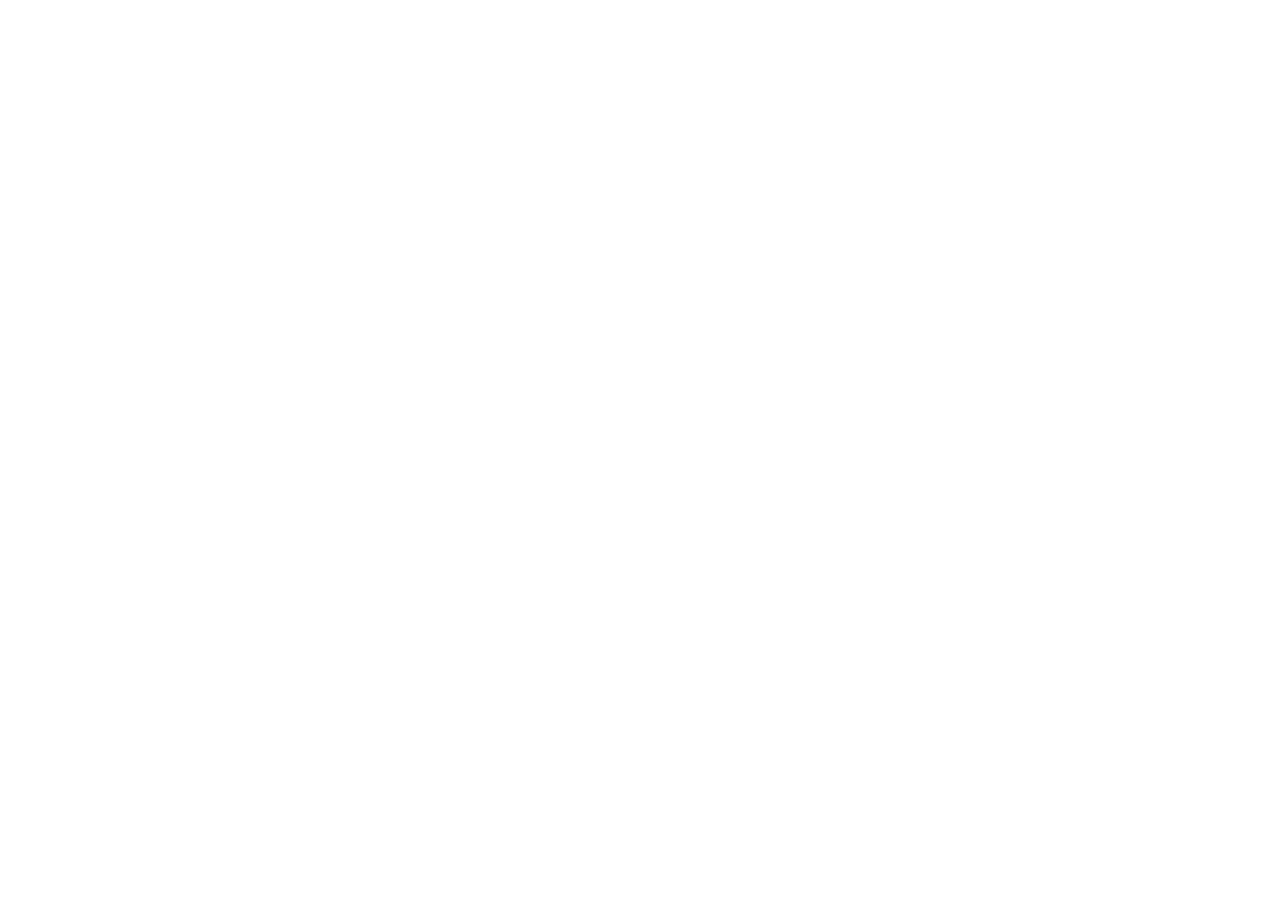
==== index.html @ 5f61bcd5 "configuration html and css page" ====
<!DOCTYPE html>
<html lang="en">
<head>
    <meta charset="UTF-8">
    <meta name="viewport" content="width=device-width, initial-scale=1.0">
    <title>Document</title>
    <link rel="stylesheet" href="style.css">
</head>
<body>
    <script src="script.js"></script>
</body>
</html>
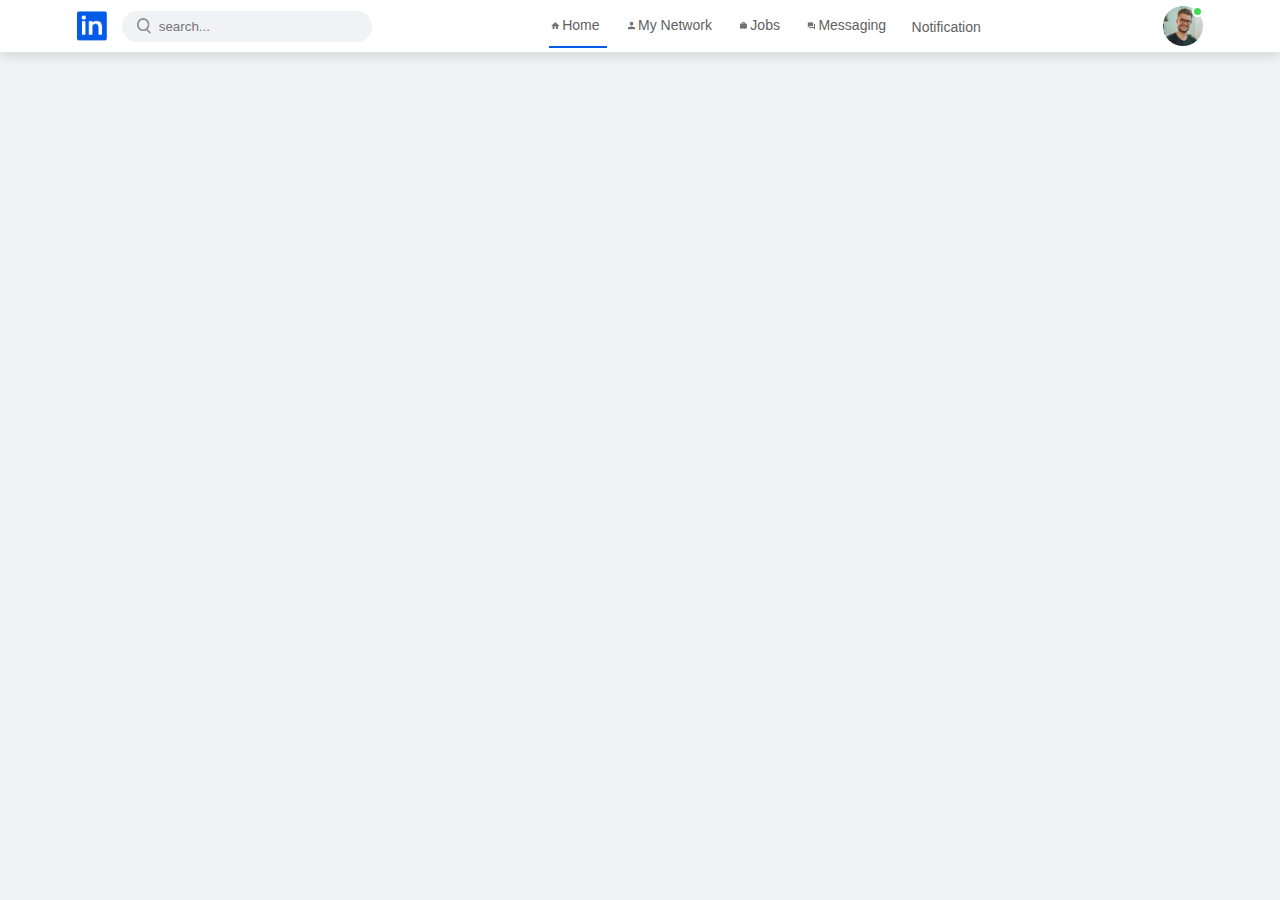
==== commit 618ad968: "complete navigation bar" ====
--- a/index.html
+++ b/index.html
@@ -3,10 +3,37 @@
 <head>
     <meta charset="UTF-8">
     <meta name="viewport" content="width=device-width, initial-scale=1.0">
-    <title>Document</title>
+    <title>Social Media Website Design - Easy Tutorial</title>
     <link rel="stylesheet" href="style.css">
 </head>
 <body>
+    <!-- Navbar -->
+
+    <nav class="navbar">
+        <div class="nav-left">
+            <a href="index.html" class="logo"><img src="./images/logo.png" alt=""></a>
+
+            <div class="search-box">
+                <img src="./images/search.png" alt="">
+                <input type="text" placeholder="search...">
+            </div>
+        </div>
+        <div class="nav-center">
+            <ul>
+                <li><a href="" class="active-link" ><img src="./images/home.png" alt=""><span>Home</span></a></li>
+                <li><a href=""><img src="./images/network.png" alt=""><span>My Network</span></a></li>
+                <li><a href=""><img src="./images/jobs.png" alt=""><span>Jobs</span></a></li>
+                <li><a href=""><img src="./images/message.png" alt=""><span>Messaging</span></a></li>
+                <li><a href="./images/notification.png"><span>Notification</span></a></li>
+            </ul>
+        </div>
+        <div class="nav-right">
+            <div class="online">
+                <img src="./images/user-1.png" class="nav-profile-img" alt="">
+            </div>
+        </div>
+    </nav>
+
     <script src="script.js"></script>
 </body>
 </html>--- a/style.css
+++ b/style.css
@@ -0,0 +1,111 @@
+* {
+  margin: 0;
+  padding: 0;
+  font-family: "Poppins", sans-serif;
+  box-sizing: border-box;
+}
+body {
+  background: #f0f2f5;
+  color: #5f5f5f;
+}
+a {
+  text-decoration: none;
+  color: #5f5f5f;
+}
+
+/* Navbar */
+
+.navbar {
+  display: flex;
+  align-items: center;
+  justify-content: space-between;
+  background: #fff;
+  padding: 6px 6%;
+  position: sticky;
+  top: 0;
+  z-index: 10;
+  box-shadow: 0 5px 10px rgba(0, 0, 0, 0.1);
+}
+
+.logo img {
+  width: 30px;
+  margin-right: 15px;
+  display: block;
+}
+.nav-center ul li {
+  display: inline-block;
+  list-style: none;
+}
+.nav-center ul li a {
+  display: flex;
+  align-items: center;
+  font-size: 14px;
+  margin: 5px 8px;
+  padding-right: 5px;
+  position: relative;
+}
+.nav-center ul li a img {
+  width: 13px;
+}
+
+.nav-center ul li a::after {
+  content: "";
+  border: 1px solid #045be6;
+  width: 100%;
+  bottom: -15px;
+  left: 0;
+  position: absolute;
+  opacity: 0;
+  transition: all 0.3s;
+}
+.nav-center ul li a:hover::after,
+.nav-center ul li a.active-link::after {
+  opacity: 1;
+}
+
+.nav-profile-img {
+  width: 40px;
+  border-radius: 50%;
+  display: block;
+  cursor: pointer;
+  /* position: relative; */
+}
+
+.online {
+  position: relative;
+}
+.online::after {
+  content: "";
+  width: 7px;
+  height: 7px;
+  border: 2px solid #fff;
+  border-radius: 50%;
+  right: 0;
+  top: 0;
+  background: #41db51;
+  position: absolute;
+}
+
+.search-box {
+  background: #f0f2f5;
+  width: 250px;
+  border-radius: 20px;
+  display: flex;
+  align-items: center;
+  padding: 0 15px;
+}
+.nav-left {
+  display: flex;
+  align-items: center;
+}
+.search-box img {
+  width: 14px;
+  cursor: pointer;
+}
+.search-box input {
+  width: 100%;
+  background: transparent;
+  padding: 8px;
+  outline: none;
+  border: 0;
+}
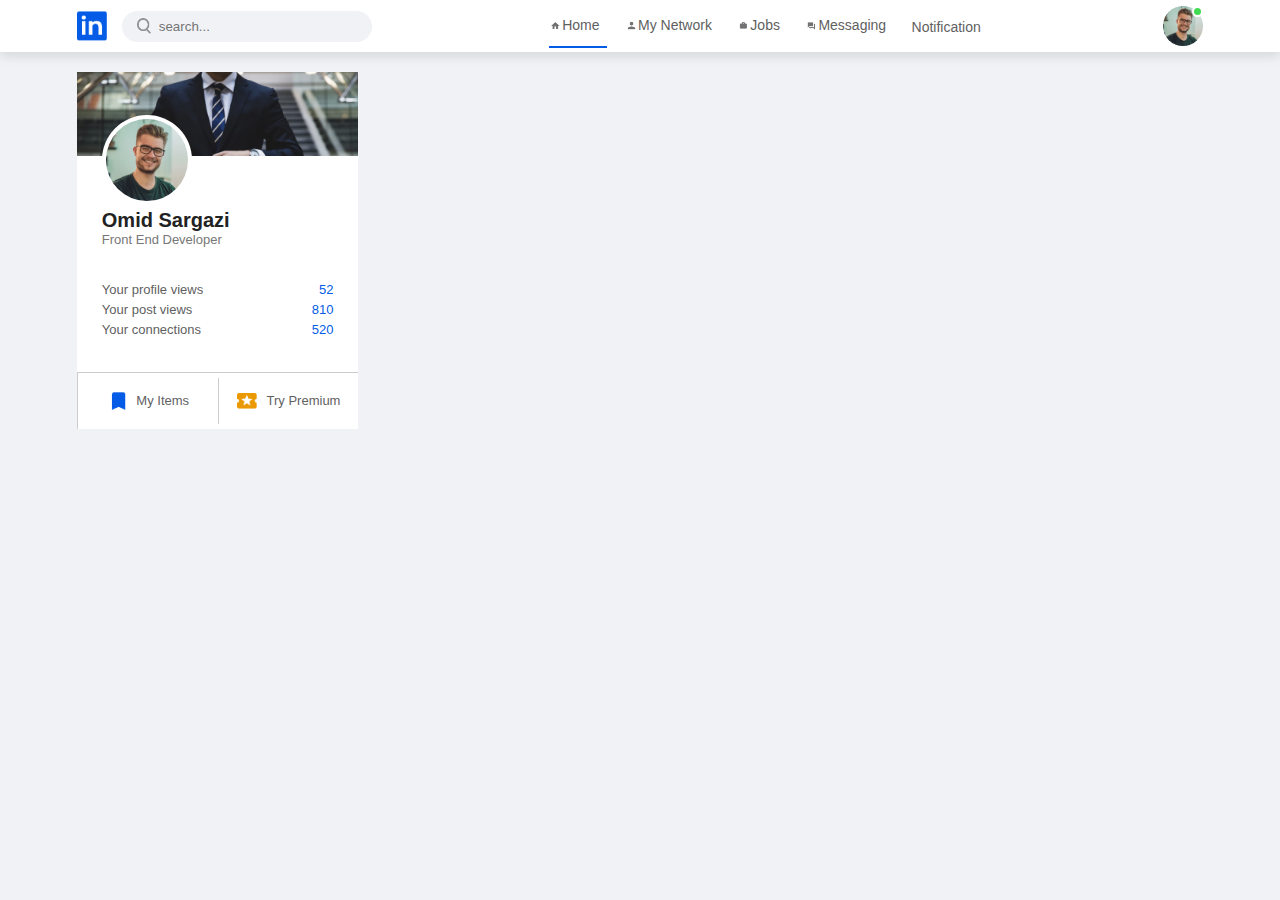
==== commit b22a2e17: "create profile" ====
--- a/index.html
+++ b/index.html
@@ -33,7 +33,33 @@
             </div>
         </div>
     </nav>
-
+<!-- --------------Nav End----------------- -->
+<div class="container">
+    <!-- Left Sidebar -->
+    <div class="left-sidebar">
+        <div class="sidebar-profile-box">
+            <img src="./images/cover-pic.png" width="100%" alt="">
+            <div class="sidebar-profile-info">
+                <img src="./images/user-1.png" alt="">
+                <h1>Omid Sargazi</h1>
+                <h3>Front End Developer</h3>
+                <ul>
+                    <li>Your profile views <span>52</span></li>
+                    <li>Your post views <span>810</span></li>
+                    <li>Your connections <span>520</span></li>
+                </ul>
+            </div>
+            <div class="sidebar-profile-link">
+                <a href=""><img src="./images/items.png" alt="">My Items</a>
+                <a href=""><img src="./images/premium.png" alt="">Try Premium</a>
+            </div>
+        </div>
+    </div>
+    <!-- Main content -->
+    <div class="main-content"></div>
+    <!-- right Sidebar -->
+    <div class="right-sidebar"></div>
+</div>
     <script src="script.js"></script>
 </body>
 </html>--- a/style.css
+++ b/style.css
@@ -109,3 +109,90 @@
   outline: none;
   border: 0;
 }
+/* Nav End */
+/* content */
+
+.container {
+  padding: 20px 6%;
+  display: flex;
+  flex-wrap: wrap;
+  justify-content: space-between;
+}
+/* left sidebar */
+
+.left-sidebar {
+  flex-basis: 25%;
+  align-self: flex-start;
+}
+.sidebar-profile-box {
+  background: #fff;
+}
+.sidebar-profile-info {
+  padding: 0 25px;
+}
+.sidebar-profile-info img {
+  width: 90px;
+  border-radius: 50%;
+  background: #fff;
+  padding: 4px;
+  margin-top: -45px;
+}
+
+.sidebar-profile-info h1 {
+  font-size: 20px;
+  font-weight: 600;
+  color: #222;
+}
+.sidebar-profile-info h3 {
+  font-size: 13px;
+  font-weight: 500;
+  color: #777;
+}
+.sidebar-profile-info ul {
+  list-style: none;
+  margin: 20px 0;
+  padding: 10px 0;
+}
+.sidebar-profile-info ul li {
+  width: 100%;
+  margin: 5px 0;
+  font-size: 13px;
+}
+
+.sidebar-profile-info ul li span {
+  float: right;
+  color: #045be6;
+}
+.sidebar-profile-link {
+  display: flex;
+  align-items: center;
+  border-top: 1px solid #ccc;
+}
+.sidebar-profile-link a {
+  flex-basis: 50%;
+  display: flex;
+  align-items: center;
+  justify-content: center;
+  padding: 15px 0;
+  font-size: 13px;
+  border-left: 1px solid #ccc;
+}
+.sidebar-profile-link a:first-child {
+  border-right: 0;
+}
+
+.sidebar-profile-link a img {
+  width: 20px;
+  margin-right: 10px;
+}
+
+/* -----------right sidebar------------ */
+.right-sidebar {
+  flex-basis: 25%;
+  align-self: flex-start;
+}
+
+/* ----------main sidebar-------------  */
+.main-content {
+  flex-basis: 47%;
+}
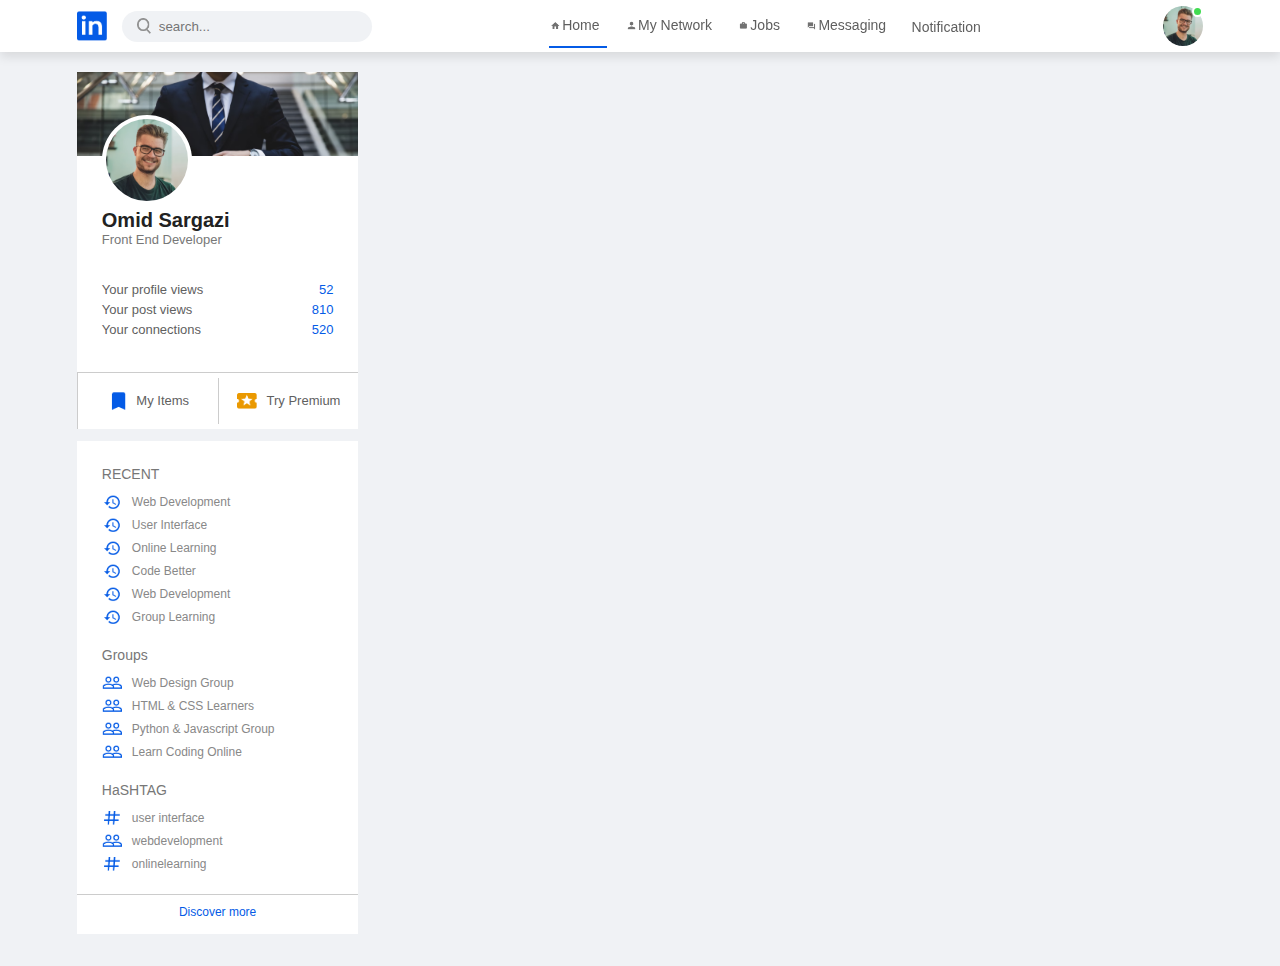
==== commit d86b63be: "complete left side in home page" ====
--- a/index.html
+++ b/index.html
@@ -54,6 +54,30 @@
                 <a href=""><img src="./images/premium.png" alt="">Try Premium</a>
             </div>
         </div>
+        <div class="sidebar-activity">
+            <h3>RECENT</h3>
+            <a href=""><img src="./images/recent.png" alt="">Web Development</a>
+            <a href=""><img src="./images/recent.png" alt="">User Interface</a>
+
+            <a href=""><img src="./images/recent.png" alt="">Online Learning</a>
+
+            <a href=""><img src="./images/recent.png" alt="">Code  Better</a>
+
+            <a href=""><img src="./images/recent.png" alt="">Web Development</a>
+            <a href=""><img src="./images/recent.png" alt="">Group Learning</a>
+            <h3>Groups</h3>
+            <a href="#"><img src="./images/group.png" alt="">Web Design Group</a>
+            <a href="#"><img src="./images/group.png" alt="">HTML & CSS Learners</a>
+            <a href="#"><img src="./images/group.png" alt="">Python & Javascript Group</a>
+            <a href="#"><img src="./images/group.png" alt="">Learn Coding Online</a>
+            <h3>HaSHTAG</h3>
+            <a href="#"><img src="./images/hashtag.png" alt="">user interface</a>
+            <a href="#"><img src="./images/group.png" alt="">webdevelopment</a> 
+            <a href="#"><img src="./images/hashtag.png" alt="">onlinelearning</a>
+            <div class="discover-more-link">
+                <a href="">Discover more</a>
+            </div>
+        </div>
     </div>
     <!-- Main content -->
     <div class="main-content"></div>
--- a/style.css
+++ b/style.css
@@ -185,7 +185,41 @@
   width: 20px;
   margin-right: 10px;
 }
-
+.sidebar-activity {
+  background: #fff;
+  padding: 5px 25px;
+  margin: 12px 0;
+}
+.sidebar-activity h3 {
+  color: #777;
+  font-size: 14px;
+  font-weight: 500;
+  margin: 20px 0 10px;
+}
+.sidebar-activity a {
+  display: flex;
+  align-items: center;
+  font-size: 12px;
+  font-weight: 500;
+  color: #888;
+  margin: 3px 0;
+}
+.sidebar-activity a img {
+  width: 20px;
+  margin-right: 10px;
+}
+.discover-more-link {
+  border-top: 1px solid #ccc;
+  text-align: center;
+  margin-top: 20px;
+  margin-left: -25px;
+  margin-right: -25px;
+}
+.discover-more-link a {
+  color: #045be6;
+  display: inline-block;
+  margin: 10px 0;
+}
 /* -----------right sidebar------------ */
 .right-sidebar {
   flex-basis: 25%;
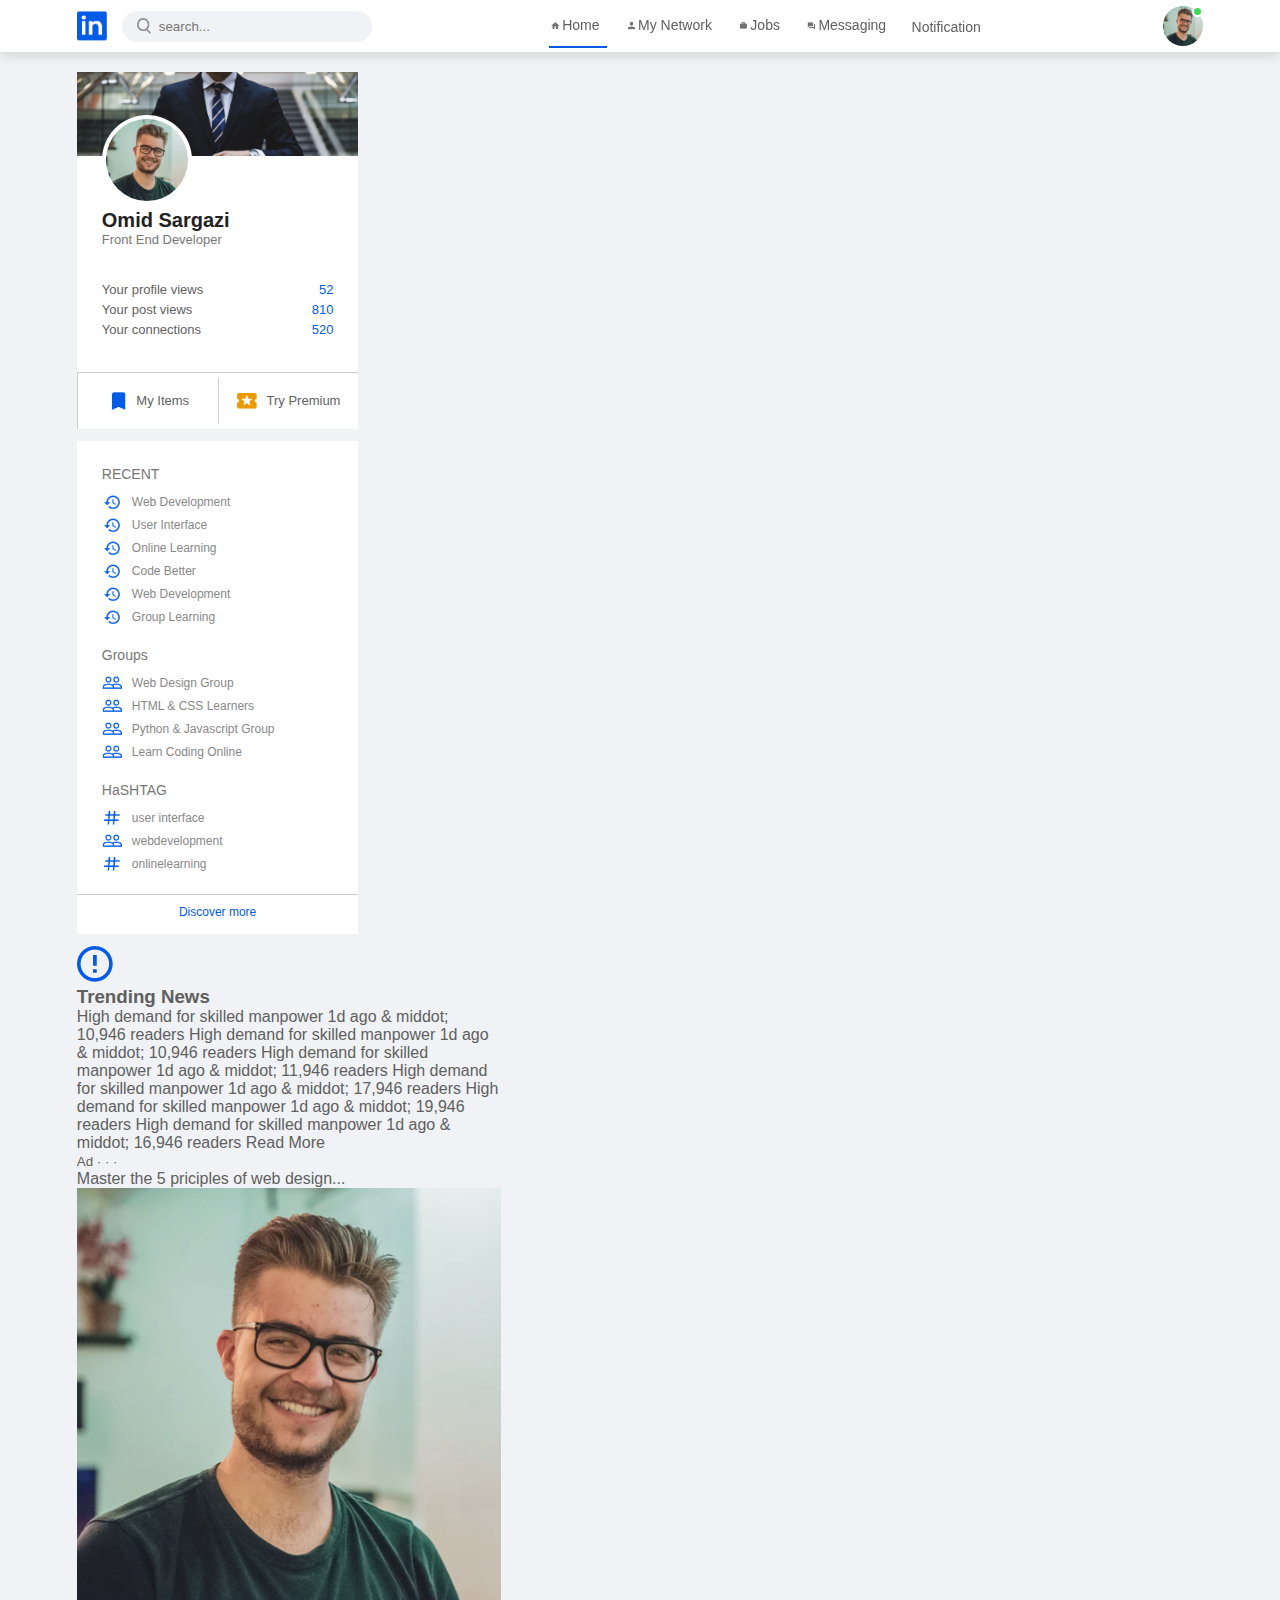
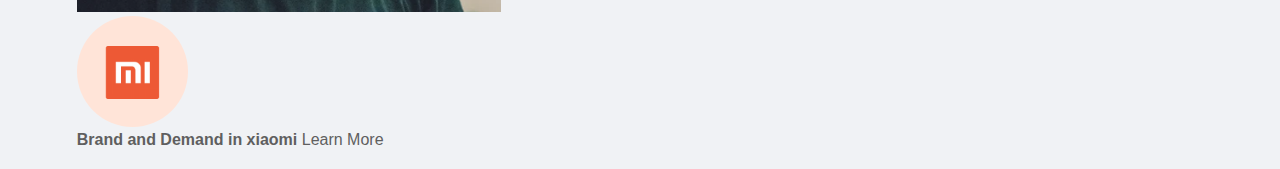
==== commit 6573e1b8: "create right side bar" ====
--- a/index.html
+++ b/index.html
@@ -82,7 +82,42 @@
     <!-- Main content -->
     <div class="main-content"></div>
     <!-- right Sidebar -->
-    <div class="right-sidebar"></div>
+    <div class="right-sidebar">
+        <div class="sidebar-news">
+            <img src="./images/more.png" class="info-icon" alt="">
+            <h3>Trending News</h3>
+            <a href="">High demand for skilled manpower</a>
+            <span>1d ago & middot; 10,946 readers</span>
+
+            <a href="">High demand for skilled manpower</a>
+            <span>1d ago & middot; 10,946 readers</span>
+
+            <a href="">High demand for skilled manpower</a>
+            <span>1d ago & middot; 11,946 readers</span>
+
+            <a href="">High demand for skilled manpower</a>
+            <span>1d ago & middot; 17,946 readers</span>
+
+            <a href="">High demand for skilled manpower</a>
+            <span>1d ago & middot; 19,946 readers</span>
+
+            <a href="">High demand for skilled manpower</a>
+            <span>1d ago & middot; 16,946 readers</span>
+
+            <a href="" class="read-more-link">Read More</a>
+        </div>
+
+        <div class="sidebart-ad">
+            <small>Ad &middot; &middot; &middot;</small>
+            <p>Master the 5 priciples of web design...</p>
+            <div>
+                <img src="./images/user-1.png" alt="">
+                <img src="./images/mi-logo.png" alt="">
+            </div>
+            <b>Brand and Demand in xiaomi</b>
+            <a href="" class="ad-link">Learn More</a>
+        </div>
+    </div>
 </div>
     <script src="script.js"></script>
 </body>
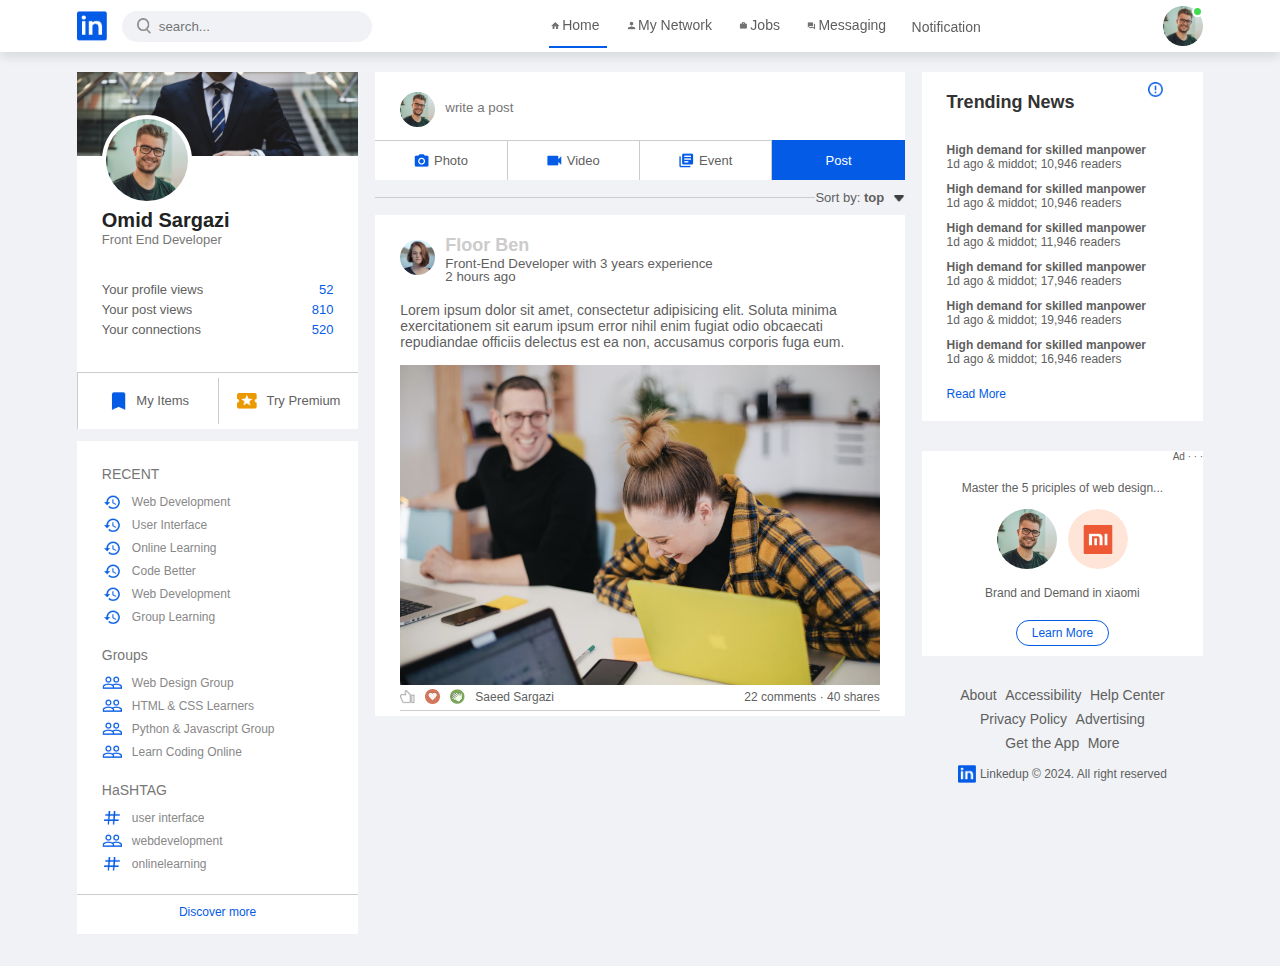
==== commit 98e21fab: "create post in main pert of home page" ====
--- a/index.html
+++ b/index.html
@@ -80,7 +80,48 @@
         </div>
     </div>
     <!-- Main content -->
-    <div class="main-content"></div>
+    <div class="main-content">
+
+        <div class="create-post">
+            <div class="create-post-input">
+                <img src="./images/user-1.png" alt="">
+                <textarea name="" id="" cols="30" rows="2" placeholder="write a post"></textarea>
+            </div>
+        </div>
+        <div class="create-post-links">
+            <li><img src="./images/photo.png" alt="">Photo</li>
+            <li><img src="./images/video.png" alt="">Video</li>
+            <li><img src="./images/event.png" alt="">Event</li>
+            <li>Post</li>
+        </div>
+        <div class="sort-by">
+            <hr/>
+            <p>Sort by: <span>top <img src="./images/down-arrow.png" alt=""></span></p>
+        </div>
+        <div class="post">
+            <div class="post-author">
+                <img src="./images/user-3.png" alt="">
+                <div>
+                    <h1>Floor Ben</h1>
+                    <small>Front-End Developer with 3 years experience</small>
+                    <small>2 hours ago</small>
+                </div>
+            </div>
+            <p>Lorem ipsum dolor sit amet, consectetur adipisicing elit. Soluta minima exercitationem sit earum ipsum error nihil enim fugiat odio obcaecati repudiandae officiis delectus est ea non, accusamus corporis fuga eum.</p>
+            <img src="./images/post-image-1.png" width="100%" alt="">
+            <div class="post-stats">
+                <div>
+                    <img src="./images/thumbsup.png" alt="">
+                    <img src="./images/love.png" alt="">
+                    <img src="./images/clap.png" alt="">
+                    <span class="likeed-user">Saeed Sargazi</span>
+                </div>  
+                <div>
+                    <span>22 comments &middot; 40 shares</span>
+                </div>               
+            </div>
+        </div>
+    </div>
     <!-- right Sidebar -->
     <div class="right-sidebar">
         <div class="sidebar-news">
@@ -117,6 +158,19 @@
             <b>Brand and Demand in xiaomi</b>
             <a href="" class="ad-link">Learn More</a>
         </div>
+        <div class="sidebar-useful-links">
+            <a href="">About</a>
+            <a href="">Accessibility</a>
+            <a href="">Help Center</a>
+            <a href="">Privacy Policy</a>
+            <a href="">Advertising</a>
+            <a href="">Get the App</a>
+            <a href="">More</a>
+            <div class="copuright-msg">
+                <img src="./images/logo.png" alt="">
+                <p>Linkedup &#169 2024. All right reserved </p>
+            </div>
+        </div>
     </div>
 </div>
     <script src="script.js"></script>
--- a/style.css
+++ b/style.css
@@ -226,7 +226,223 @@
   align-self: flex-start;
 }
 
+.sidebar-news {
+  background: #fff;
+  padding: 10px 25px;
+}
+.info-icon {
+  width: 15px;
+  float: right;
+  margin-right: 15px;
+}
+
+.sidebar-news h3 {
+  font-size: 18px;
+  font-weight: 600;
+  color: #333;
+  margin: 10px 0 30px;
+}
+.sidebar-news a {
+  display: block;
+  font-size: 12px;
+  font-weight: 600;
+  margin-top: 10px;
+  margin-bottom: -3px;
+}
+.sidebar-news span {
+  font-size: 12px;
+}
+.sidebar-news .read-more-link {
+  color: #045be6;
+  font-weight: 500;
+  margin: 20px 0 10px;
+}
+
+.sidebart-ad {
+  background: #fff;
+  padding: 15ps 25px;
+  text-align: center;
+  margin: 12px 0;
+  font-size: 12px;
+}
+.sidebart-ad img {
+  width: 60px;
+  border-radius: 50%;
+  margin: 4px;
+}
+.sidebart-ad small {
+  float: right;
+  font-weight: 500;
+}
+.sidebart-ad p {
+  padding-top: 30px;
+  margin-top: 30px;
+  margin-bottom: 10px;
+}
+.sidebart-ad b {
+  display: block;
+  font-weight: 500;
+  margin-top: 10px;
+}
+.sidebart-ad .ad-link {
+  display: inline-block;
+  border: 1px solid #045be6;
+  border-radius: 30px;
+  padding: 5px 15px;
+  color: #045be6;
+  font-weight: 500;
+  margin: 20px auto 10px;
+}
 /* ----------main sidebar-------------  */
 .main-content {
   flex-basis: 47%;
 }
+.create-post {
+  background: #fff;
+}
+.create-post-input {
+  padding: 20px 25px 10px;
+  display: flex;
+  align-items: flex-start;
+}
+.create-post-input img {
+  width: 35px;
+  border-radius: 50%;
+  margin-right: 10px;
+}
+
+.create-post-input textarea {
+  width: 100%;
+  border: 0;
+  outline: none;
+  resize: none;
+  background: transparent;
+  margin-top: 8px;
+}
+.create-post-links {
+  display: flex;
+  align-items: flex-start;
+}
+.create-post-links li {
+  list-style: none;
+  border-top: 1px solid #ccc;
+  border-right: 1px solid #ccc;
+  flex-basis: 25%;
+  height: 40px;
+  font-size: 13px;
+  display: flex;
+  align-items: center;
+  justify-content: center;
+  cursor: pointer;
+  background: #fff;
+}
+.create-post-links li img {
+  width: 15px;
+  margin-right: 5px;
+}
+.create-post-links li:last-child {
+  background: #045be6;
+  color: #fff;
+  border-top: 0;
+  border-right: 0;
+}
+.sort-by {
+  display: flex;
+  align-items: center;
+  margin: 10px 0;
+}
+.sort-by hr {
+  flex: 1;
+  height: 1px;
+  border: 0;
+  background: #ccc;
+}
+.sort-by p {
+  font-size: 13px;
+  padding-left: 5xp;
+}
+.sort-by span {
+  font-weight: 600;
+  cursor: pointer;
+}
+.sort-by span img {
+  width: 12px;
+  margin-left: 5px;
+}
+.post {
+  background: #fff;
+  padding: 20px 25px 5px;
+  margin: 5px 0 15px;
+}
+.post-author {
+  display: flex;
+  align-items: flex-start;
+  margin-bottom: 20px;
+}
+
+.post-author img {
+  width: 35px;
+  border-radius: 50%;
+  margin-right: 10px;
+  margin-top: 5px;
+}
+.post-author h1 {
+  font-size: 18px;
+  font-weight: 600;
+  color: #ccc;
+}
+.post-author small {
+  display: block;
+  margin-bottom: -2px;
+}
+.post p {
+  font-size: 14px;
+  margin-bottom: 15px;
+}
+.post-stats {
+  display: flex;
+  flex-wrap: wrap;
+  align-items: center;
+  justify-content: space-between;
+  font-size: 12px;
+  border-bottom: 1px solid #ccc;
+  padding-bottom: 6px;
+}
+.post-stats div {
+  display: flex;
+  align-items: center;
+  gap: 15px;
+}
+.post-stats img {
+  width: 15px;
+  margin-right: -5px;
+}
+.liked-user {
+  margin-left: 10px;
+}
+
+/* ----------main sidebar close-------------  */
+
+.sidebar-useful-links {
+  padding: 15px 25px;
+  text-align: center;
+}
+.sidebar-useful-links a {
+  display: inline-block;
+  font-size: 14px;
+  margin: 4px 2px;
+}
+
+.copuright-msg {
+  display: flex;
+  align-items: center;
+  justify-content: center;
+  font-size: 12px;
+  margin-top: 10px;
+  font-weight: 500;
+}
+.copuright-msg img {
+  width: 18px;
+  margin-right: 4px;
+}
+/* Main Content */
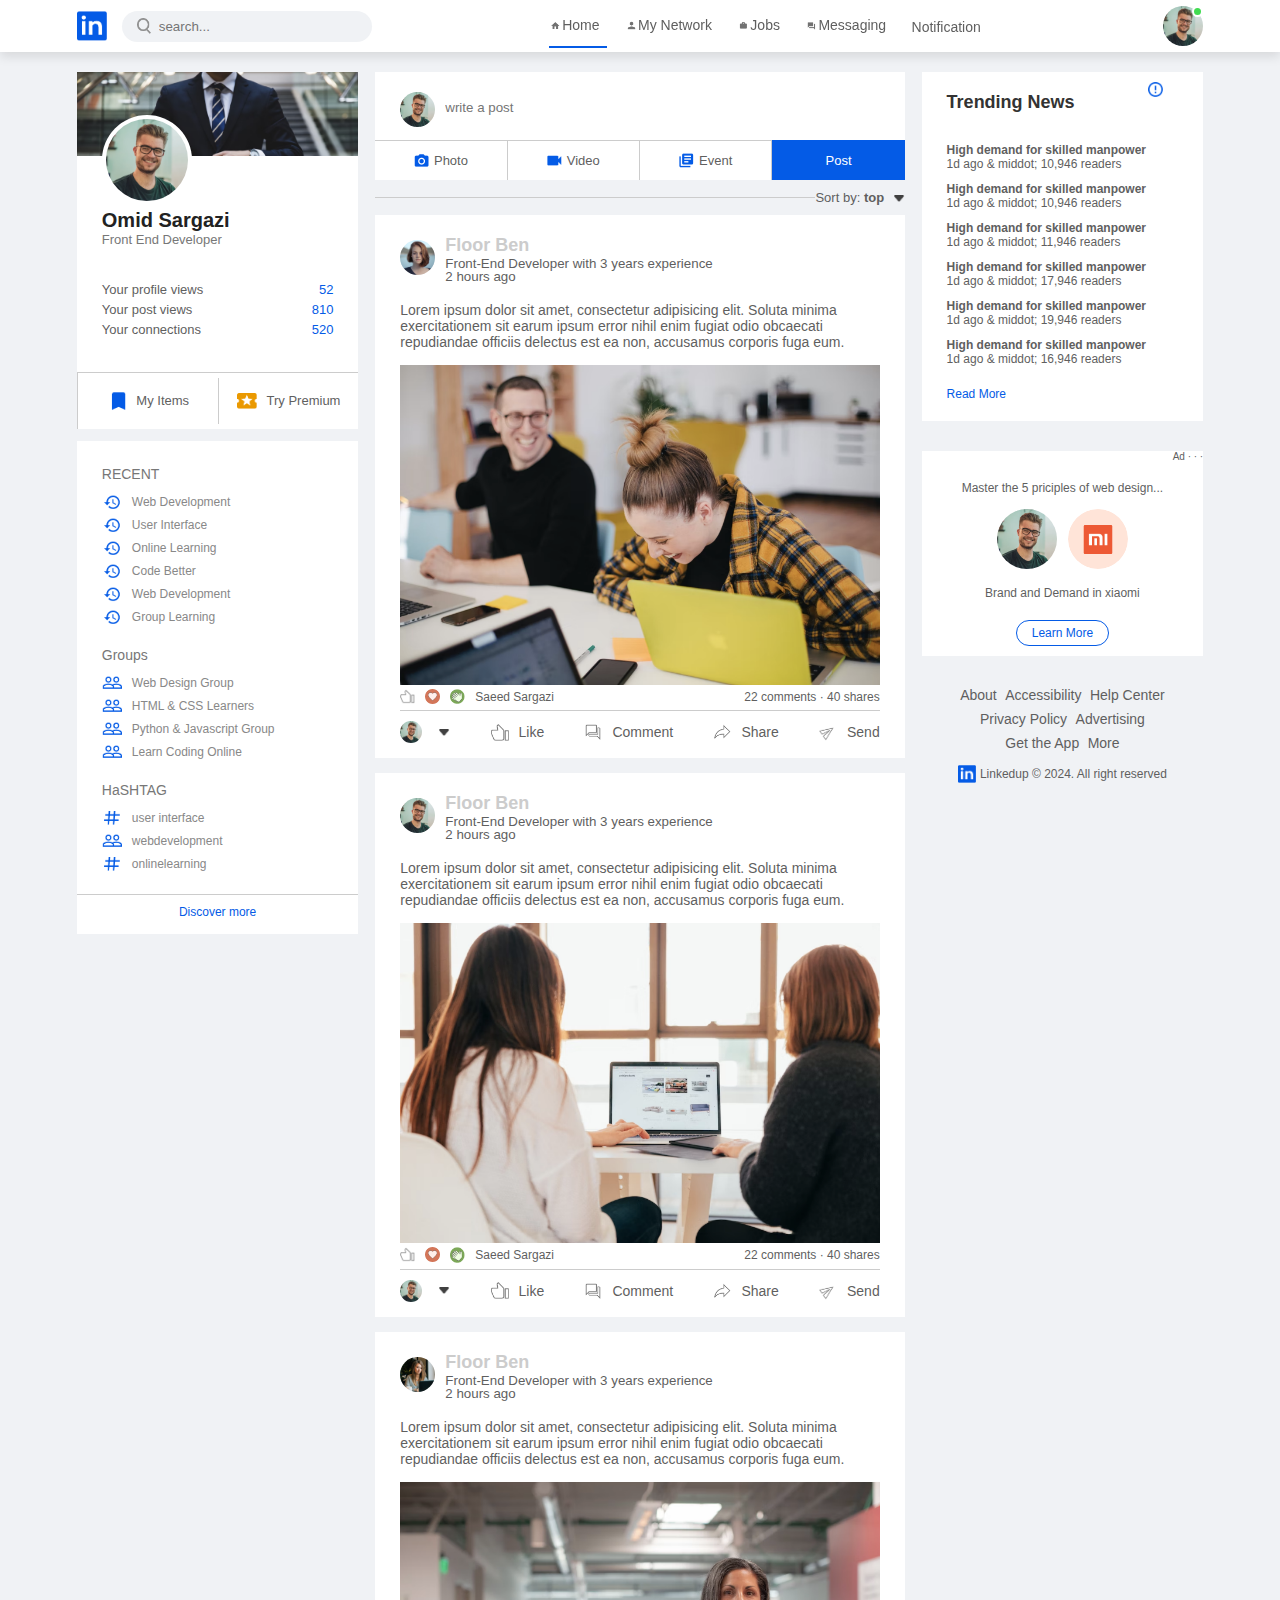
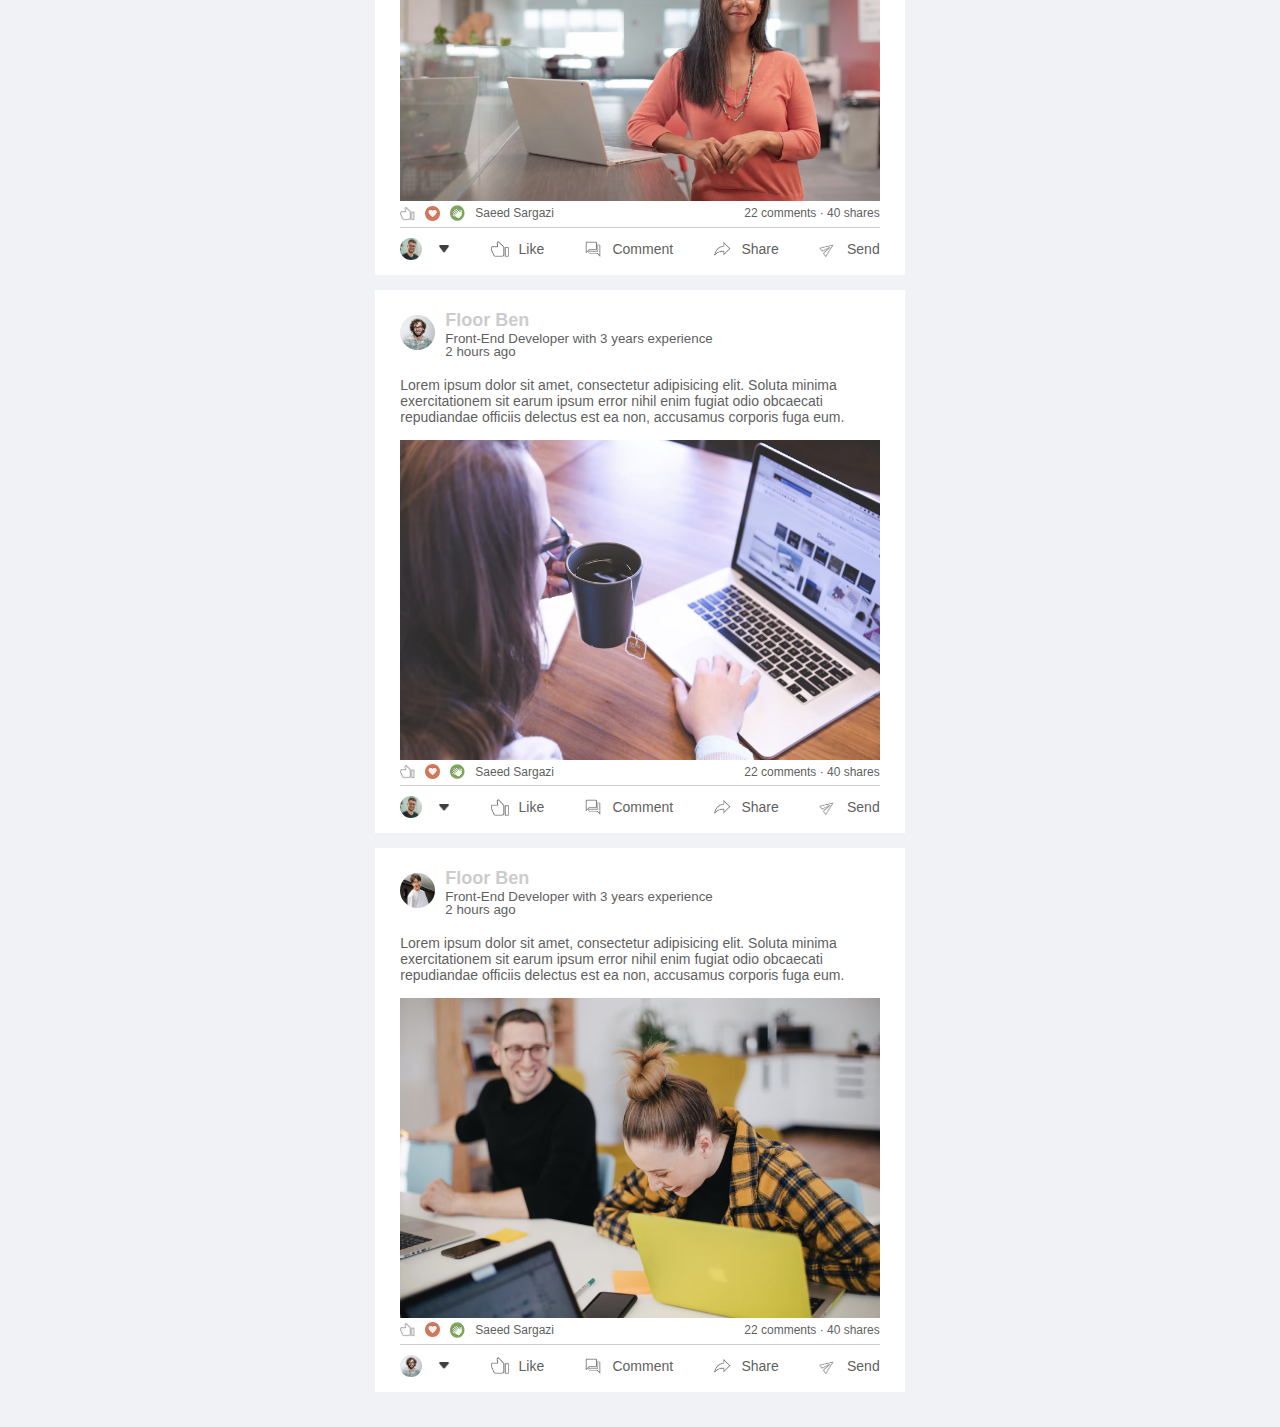
==== commit 5281100e: "complete post in main section" ====
--- a/index.html
+++ b/index.html
@@ -120,7 +120,210 @@
                     <span>22 comments &middot; 40 shares</span>
                 </div>               
             </div>
-        </div>
+            <div class="post-activity">
+                <div class="post-image-arrow">
+                    <img src="./images/user-1.png" class="post-activity-user-icon" alt="">
+                <img src="./images/down-arrow.png" class="post-activity-arrow-icon"  alt="">
+                </div>
+                <div class="post-activety-link">
+                    <img src="./images/like.png" alt="">
+                    <span>Like</span>
+                </div>
+                <div class="post-activety-link">
+                    <img src="./images/comment.png" alt="">
+                    <span>Comment</span>
+                </div>
+                <div class="post-activety-link">
+                    <img src="./images/share.png" alt="">
+                    <span>Share</span>
+                </div>
+                <div class="post-activety-link">
+                    <img src="./images/send.png" alt="">
+                    <span>Send</span>
+                </div>
+            </div>
+        </div>
+        <div class="post">
+            <div class="post-author">
+                <img src="./images/user-1.png" alt="">
+                <div>
+                    <h1>Floor Ben</h1>
+                    <small>Front-End Developer with 3 years experience</small>
+                    <small>2 hours ago</small>
+                </div>
+            </div>
+            <p>Lorem ipsum dolor sit amet, consectetur adipisicing elit. Soluta minima exercitationem sit earum ipsum error nihil enim fugiat odio obcaecati repudiandae officiis delectus est ea non, accusamus corporis fuga eum.</p>
+            <img src="./images/post-image-2.png" width="100%" alt="">
+            <div class="post-stats">
+                <div>
+                    <img src="./images/thumbsup.png" alt="">
+                    <img src="./images/love.png" alt="">
+                    <img src="./images/clap.png" alt="">
+                    <span class="likeed-user">Saeed Sargazi</span>
+                </div>  
+                <div>
+                    <span>22 comments &middot; 40 shares</span>
+                </div>               
+            </div>
+            <div class="post-activity">
+                <div class="post-image-arrow">
+                    <img src="./images/user-1.png" class="post-activity-user-icon" alt="">
+                <img src="./images/down-arrow.png" class="post-activity-arrow-icon"  alt="">
+                </div>
+                <div class="post-activety-link">
+                    <img src="./images/like.png" alt="">
+                    <span>Like</span>
+                </div>
+                <div class="post-activety-link">
+                    <img src="./images/comment.png" alt="">
+                    <span>Comment</span>
+                </div>
+                <div class="post-activety-link">
+                    <img src="./images/share.png" alt="">
+                    <span>Share</span>
+                </div>
+                <div class="post-activety-link">
+                    <img src="./images/send.png" alt="">
+                    <span>Send</span>
+                </div>
+            </div>
+        </div>
+        <div class="post">
+            <div class="post-author">
+                <img src="./images/user-4.png" alt="">
+                <div>
+                    <h1>Floor Ben</h1>
+                    <small>Front-End Developer with 3 years experience</small>
+                    <small>2 hours ago</small>
+                </div>
+            </div>
+            <p>Lorem ipsum dolor sit amet, consectetur adipisicing elit. Soluta minima exercitationem sit earum ipsum error nihil enim fugiat odio obcaecati repudiandae officiis delectus est ea non, accusamus corporis fuga eum.</p>
+            <img src="./images/post-image-3.png" width="100%" alt="">
+            <div class="post-stats">
+                <div>
+                    <img src="./images/thumbsup.png" alt="">
+                    <img src="./images/love.png" alt="">
+                    <img src="./images/clap.png" alt="">
+                    <span class="likeed-user">Saeed Sargazi</span>
+                </div>  
+                <div>
+                    <span>22 comments &middot; 40 shares</span>
+                </div>               
+            </div>
+            <div class="post-activity">
+                <div class="post-image-arrow">
+                    <img src="./images/user-1.png" class="post-activity-user-icon" alt="">
+                <img src="./images/down-arrow.png" class="post-activity-arrow-icon"  alt="">
+                </div>
+                <div class="post-activety-link">
+                    <img src="./images/like.png" alt="">
+                    <span>Like</span>
+                </div>
+                <div class="post-activety-link">
+                    <img src="./images/comment.png" alt="">
+                    <span>Comment</span>
+                </div>
+                <div class="post-activety-link">
+                    <img src="./images/share.png" alt="">
+                    <span>Share</span>
+                </div>
+                <div class="post-activety-link">
+                    <img src="./images/send.png" alt="">
+                    <span>Send</span>
+                </div>
+            </div>
+        </div>
+        <div class="post">
+            <div class="post-author">
+                <img src="./images/user-2.png" alt="">
+                <div>
+                    <h1>Floor Ben</h1>
+                    <small>Front-End Developer with 3 years experience</small>
+                    <small>2 hours ago</small>
+                </div>
+            </div>
+            <p>Lorem ipsum dolor sit amet, consectetur adipisicing elit. Soluta minima exercitationem sit earum ipsum error nihil enim fugiat odio obcaecati repudiandae officiis delectus est ea non, accusamus corporis fuga eum.</p>
+            <img src="./images/post-image-4.png" width="100%" alt="">
+            <div class="post-stats">
+                <div>
+                    <img src="./images/thumbsup.png" alt="">
+                    <img src="./images/love.png" alt="">
+                    <img src="./images/clap.png" alt="">
+                    <span class="likeed-user">Saeed Sargazi</span>
+                </div>  
+                <div>
+                    <span>22 comments &middot; 40 shares</span>
+                </div>               
+            </div>
+            <div class="post-activity">
+                <div class="post-image-arrow">
+                    <img src="./images/user-1.png" class="post-activity-user-icon" alt="">
+                <img src="./images/down-arrow.png" class="post-activity-arrow-icon"  alt="">
+                </div>
+                <div class="post-activety-link">
+                    <img src="./images/like.png" alt="">
+                    <span>Like</span>
+                </div>
+                <div class="post-activety-link">
+                    <img src="./images/comment.png" alt="">
+                    <span>Comment</span>
+                </div>
+                <div class="post-activety-link">
+                    <img src="./images/share.png" alt="">
+                    <span>Share</span>
+                </div>
+                <div class="post-activety-link">
+                    <img src="./images/send.png" alt="">
+                    <span>Send</span>
+                </div>
+            </div>
+        </div>
+        <div class="post">
+            <div class="post-author">
+                <img src="./images/user-5.png" alt="">
+                <div>
+                    <h1>Floor Ben</h1>
+                    <small>Front-End Developer with 3 years experience</small>
+                    <small>2 hours ago</small>
+                </div>
+            </div>
+            <p>Lorem ipsum dolor sit amet, consectetur adipisicing elit. Soluta minima exercitationem sit earum ipsum error nihil enim fugiat odio obcaecati repudiandae officiis delectus est ea non, accusamus corporis fuga eum.</p>
+            <img src="./images/post-image-1.png" width="100%" alt="">
+            <div class="post-stats">
+                <div>
+                    <img src="./images/thumbsup.png" alt="">
+                    <img src="./images/love.png" alt="">
+                    <img src="./images/clap.png" alt="">
+                    <span class="likeed-user">Saeed Sargazi</span>
+                </div>  
+                <div>
+                    <span>22 comments &middot; 40 shares</span>
+                </div>               
+            </div>
+            <div class="post-activity">
+                <div class="post-image-arrow">
+                    <img src="./images/user-2.png" class="post-activity-user-icon" alt="">
+                <img src="./images/down-arrow.png" class="post-activity-arrow-icon"  alt="">
+                </div>
+                <div class="post-activety-link">
+                    <img src="./images/like.png" alt="">
+                    <span>Like</span>
+                </div>
+                <div class="post-activety-link">
+                    <img src="./images/comment.png" alt="">
+                    <span>Comment</span>
+                </div>
+                <div class="post-activety-link">
+                    <img src="./images/share.png" alt="">
+                    <span>Share</span>
+                </div>
+                <div class="post-activety-link">
+                    <img src="./images/send.png" alt="">
+                    <span>Send</span>
+                </div>
+            </div>
+        </div>
+
     </div>
     <!-- right Sidebar -->
     <div class="right-sidebar">
--- a/style.css
+++ b/style.css
@@ -420,6 +420,34 @@
 .liked-user {
   margin-left: 10px;
 }
+.post-activity {
+  display: flex;
+  align-items: center;
+  justify-content: space-between;
+  padding: 10px 0;
+  font-size: 14px;
+  font-weight: 500;
+}
+.post-activity div {
+  display: flex;
+  align-items: center;
+}
+
+.post-activity-user-icon {
+  width: 22px;
+  border-radius: 50%;
+}
+.post-activity-arrow-icon {
+  width: 12px;
+  margin-left: 1px;
+}
+.post-activety-link img {
+  width: 18px;
+  margin-right: 10px;
+}
+.post-image-arrow {
+  gap: 15px;
+}
 
 /* ----------main sidebar close-------------  */
 
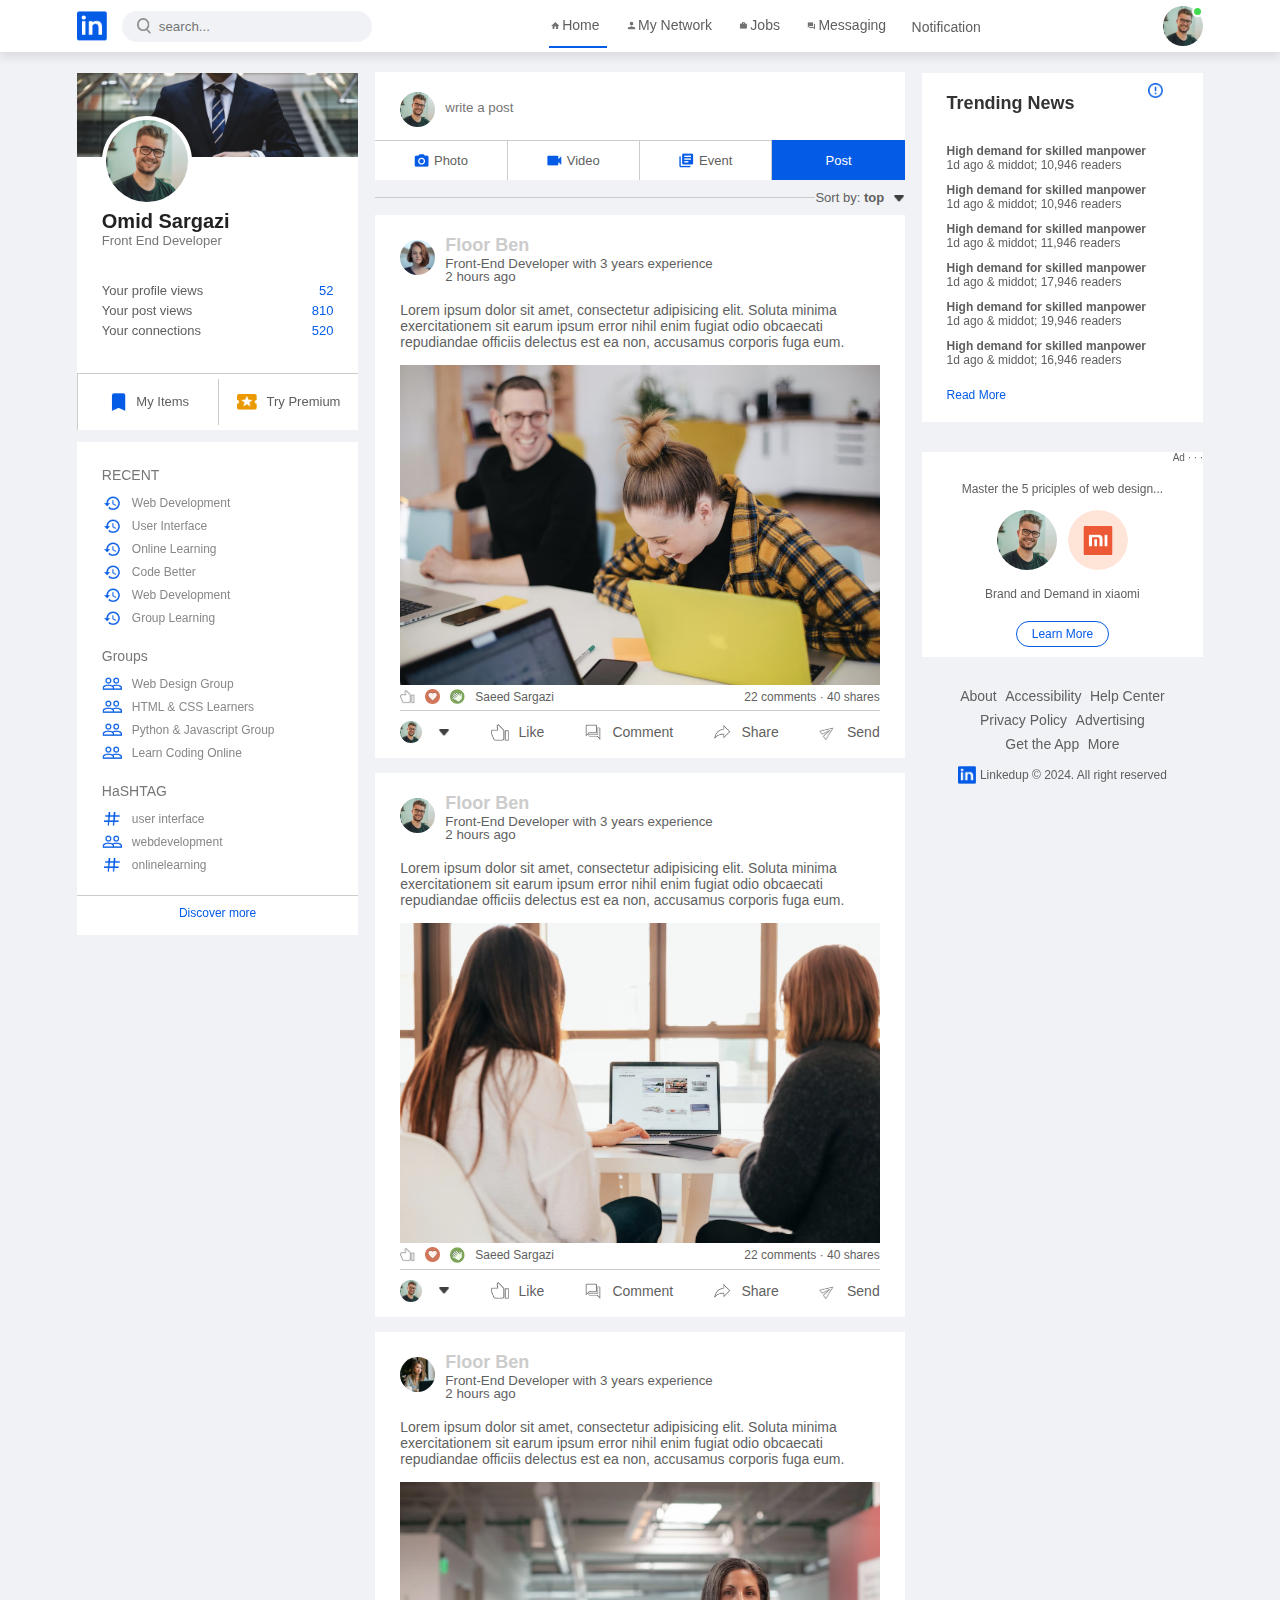
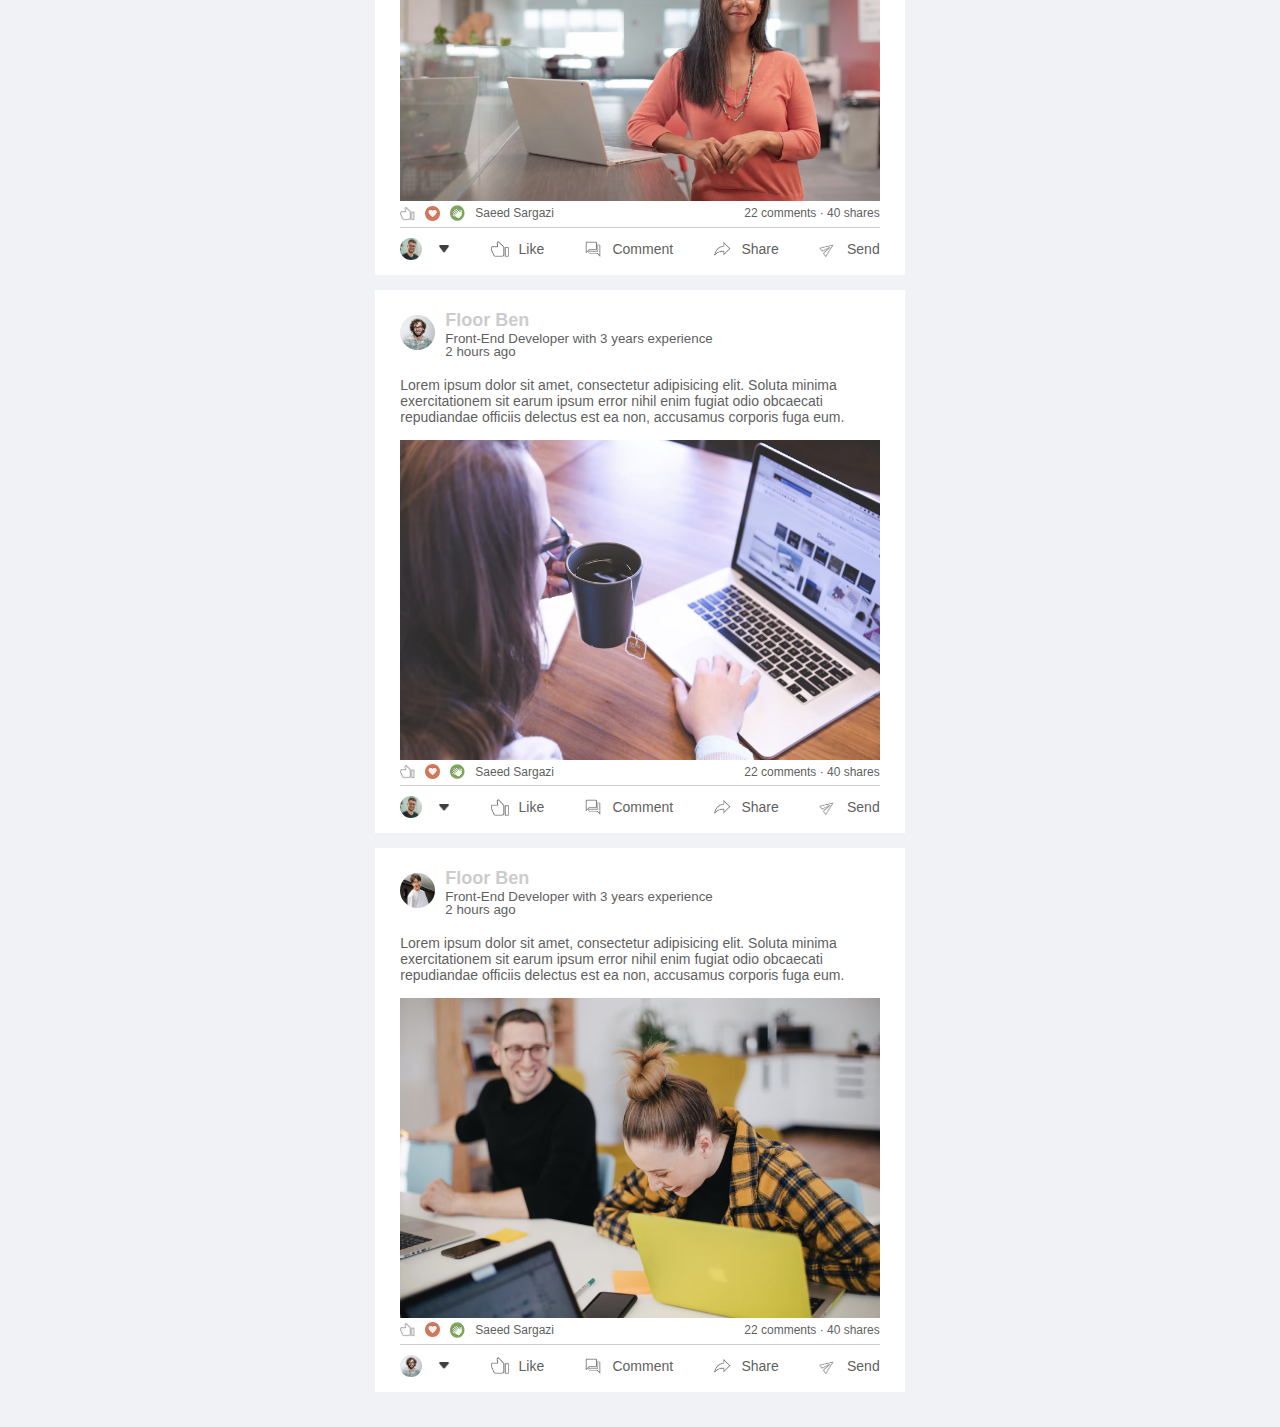
==== commit 54b5c051: "create profile menu" ====
--- a/index.html
+++ b/index.html
@@ -29,7 +29,46 @@
         </div>
         <div class="nav-right">
             <div class="online">
-                <img src="./images/user-1.png" class="nav-profile-img" alt="">
+                <img onclick="toggleMenu()" src="./images/user-1.png" class="nav-profile-img" alt="">
+            </div>
+        </div>
+
+        <!----------------------- profile-drop-down-menu------------------- -->
+        <div class="profile-menu-wrap" id="profileMenu">
+            <div class="profile-menu">
+                <div class="user-info">
+                    <img src="./images/user-1.png" alt="">
+                    <div>
+                        <h3>Omid Sargazi</h3>
+                        <a href="">See Your Profile</a>
+                    </div>
+                </div>
+                <hr/>
+                <a href="" class="profile-menu-link">
+                    <img src="./images/feedback.png" alt="">
+                    <p>Give Feedback</p>
+                    <span>></span>
+                </a>
+                <a href="" class="profile-menu-link">
+                    <img src="./images/setting.png" alt="">
+                    <p>Settings & Privacy</p>
+                    <span>></span>
+                </a>
+                <a href="" class="profile-menu-link">
+                    <img src="./images/help.png" alt="">
+                    <p>Help & Support</p>
+                    <span>></span>
+                </a>
+                <a href="" class="profile-menu-link">
+                    <img src="./images/display.png" alt="">
+                    <p>Display & Accessibility</p>
+                    <span>></span>
+                </a>
+                <a href="" class="profile-menu-link">
+                    <img src="./images/logout.png" alt="">
+                    <p>Logout</p>
+                    <span>></span>
+                </a>
             </div>
         </div>
     </nav>
--- a/style.css
+++ b/style.css
@@ -121,8 +121,10 @@
 /* left sidebar */
 
 .left-sidebar {
+  position: sticky;
   flex-basis: 25%;
   align-self: flex-start;
+  top: 73px;
 }
 .sidebar-profile-box {
   background: #fff;
@@ -224,6 +226,8 @@
 .right-sidebar {
   flex-basis: 25%;
   align-self: flex-start;
+  position: sticky;
+  top: 73px;
 }
 
 .sidebar-news {
@@ -474,3 +478,62 @@
   margin-right: 4px;
 }
 /* Main Content */
+/* Profile drop down menu */
+.profile-menu-wrap {
+  position: absolute;
+  top: 100%;
+  right: 5%;
+  width: 320px;
+  max-height: 0;
+  overflow: hidden;
+  transition: max-height 0.5s;
+}
+.profile-menu-wrap.open-menu {
+  max-height: 400px;
+}
+.profile-menu {
+  background: black;
+  color: #ccc;
+  margin: 10px;
+  padding: 20px;
+}
+.user-info {
+  display: flex;
+  align-items: center;
+}
+.user-info img {
+  width: 50px;
+  border-radius: 50%;
+  margin-right: 15px;
+}
+.user-info h3 {
+  font-weight: 500;
+  margin-bottom: -7px;
+}
+.user-info a {
+  color: #c9dbf8;
+  font-size: 13px;
+}
+
+.profile-menu hr {
+  border: 0;
+  height: 1px;
+  width: 100%;
+  background: #fff;
+  margin: 15px 0 10px;
+}
+.profile-menu-link {
+  display: flex;
+  align-items: center;
+  color: #fff;
+  margin: 12px 0;
+  font-size: 14px;
+}
+.profile-menu-link p {
+  width: 100%;
+}
+.profile-menu-link img {
+  width: 35px;
+  border-radius: 50%;
+  margin-right: 15px;
+}
